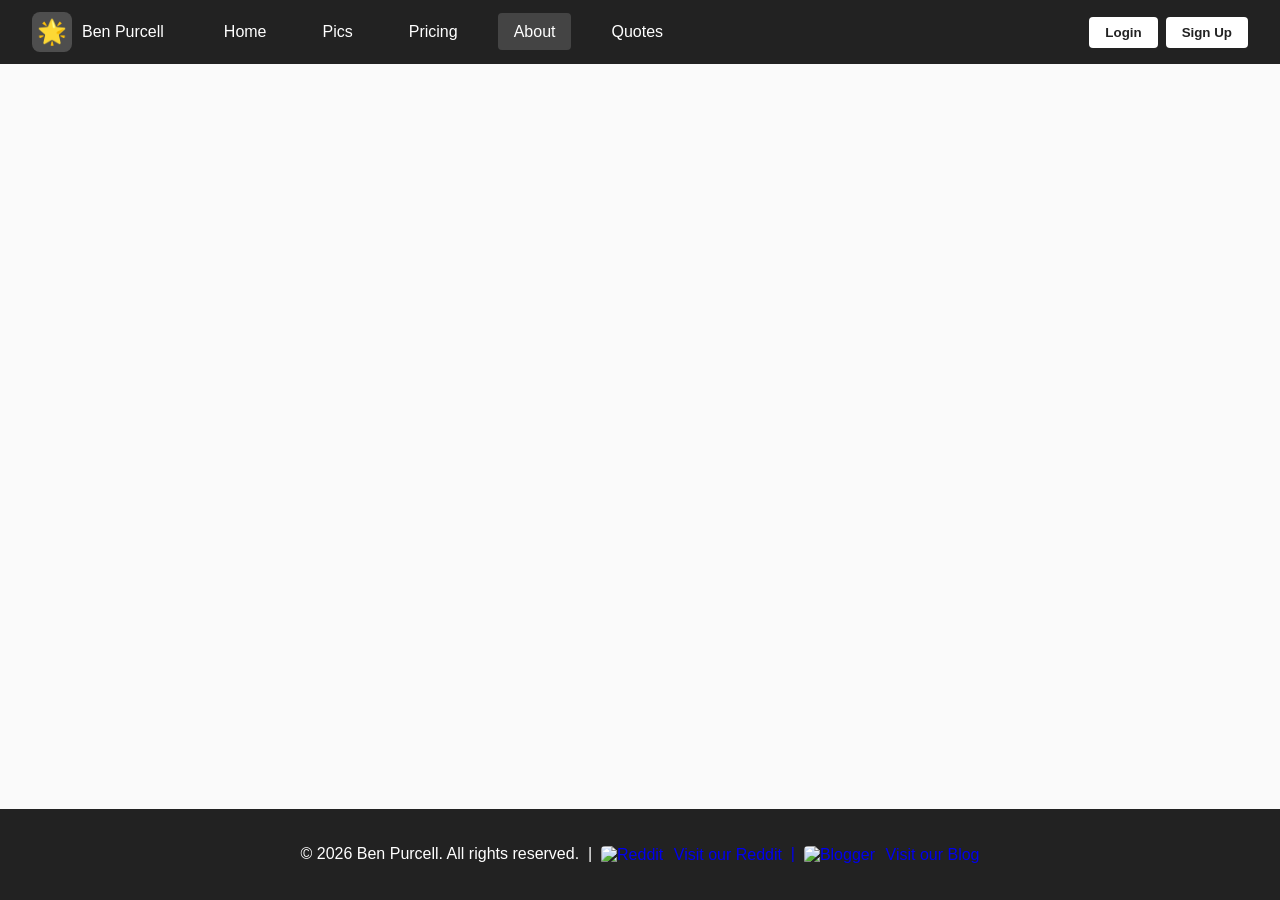
==== about.html @ 5f1bd8bd "created all pages needed for now gave them all headers and footers but will need to be adjusted to m" ====
<!DOCTYPE html>
<html lang="en">

<head>
    <meta charset="UTF-8">
    <title>The Home of Ben Purcell</title>
    <meta name="viewport" content="width=device-width, initial-scale=1">
    <link rel="stylesheet" href="./assets/style.css">
    <script>
        // Example: basic script to simulate log in/out and update user info
        document.addEventListener("DOMContentLoaded", function () {
            const userActions = document.getElementById('user-actions');
            let userName = null;

            function renderUserActions() {
                if (userName) {
                    userActions.innerHTML = `
                        <span>Welcome, <strong>${userName}</strong></span>
                        <button id="logout-btn">Logout</button>
                    `;
                    document.getElementById('logout-btn').onclick = function () {
                        userName = null;
                        renderUserActions();
                    }
                } else {
                    userActions.innerHTML = `
                        <button id="login-btn">Login</button>
                        <button id="signup-btn">Sign Up</button>
                    `;
                    document.getElementById('login-btn').onclick = function () {
                        userName = "DemoUser";
                        renderUserActions();
                    }
                    document.getElementById('signup-btn').onclick = function () {
                        userName = "NewUser";
                        renderUserActions();
                    }
                }
            }

            renderUserActions();
        });
    </script>
</head>

<body>
    <header>
        <div class="logo">
            <div class="logo-img">
                <!-- Replace below with your logo SVG or IMG -->
                <span style="font-size:24px;">🌟</span>
            </div>
            <span>Ben Purcell</span>
        </div>
        <nav class="tabs">
            <ul>
                <li><a href="./index.html">Home</a></li>
                <li><a href="./pics.html">Pics</a></li>
                <li><a href="./pricing.html">Pricing</a></li>
                <li class="active"><a href="./about.html">About</a></li>
                <li><a href="./quotes.html">Quotes</a></li>
            </ul>
        </nav>
        <div class="user-actions" id="user-actions"></div>
    </header>
    <main>

    </main>
</body>
<footer>
    <p>
        &copy; 2026 Ben Purcell. All rights reserved.
        &nbsp;|&nbsp;
        <a href="https://www.reddit.com/r/benpurcell/" target="_blank"
            style="vertical-align:middle; text-decoration:none;">
            <img src="https://www.redditstatic.com/desktop2x/img/favicon/apple-icon-57x57.png" alt="Reddit"
                style="width:20px; height:20px; vertical-align:middle; border-radius:4px; margin-right:6px;">
            <span style="vertical-align:middle;">Visit our Reddit</span>
            &nbsp;|&nbsp;
            <a href="https://benpurcellstourism.blogspot.com/?m=1" target="_blank"
                style="vertical-align:middle; text-decoration:none;">
                <img src="./assets/blogger_logo_40.png" alt="Blogger"
                    style="width:20px; height:20px; vertical-align:middle; border-radius:4px; margin-right:6px;">
                <span style="vertical-align:middle;">Visit our Blog</span>
            </a>

        </a>
    </p>
</footer>

</html>
---- assets/style.css ----
body {
    margin: 0;
    font-family: Arial, sans-serif;
    min-height: 100vh;
    display: flex;
    flex-direction: column;
}
header {
    background: #222;
    color: #fff;
    display: flex;
    align-items: center;
    justify-content: space-between;
    padding: 0 32px;
    height: 64px;
}
.logo {
    display: flex;
    align-items: center;
}
.logo-img {
    width: 40px;
    height: 40px;
    margin-right: 10px;
    background: #fff3;
    border-radius: 8px;
    display: flex;
    align-items: center;
    justify-content: center;
}
nav.tabs {
    flex: 1;
    margin-left: 32px;
}
nav.tabs ul {
    display: flex;
    list-style: none;
    margin: 0;
    padding: 0;
    height: 100%;
}
nav.tabs li {
    margin: 0 12px;
}
nav.tabs a {
    color: #fff;
    text-decoration: none;
    padding: 10px 16px;
    border-radius: 4px;
    transition: background 0.2s;
}
nav.tabs a:hover, nav.tabs .active a {
    background: #444;
}
.user-actions {
    display: flex;
    align-items: center;
}
.user-actions button {
    background: #fff;
    color: #222;
    border: none;
    outline: none;
    padding: 8px 16px;
    margin-left: 8px;
    border-radius: 4px;
    cursor: pointer;
    font-weight: bold;
    transition: background 0.2s;
}
.user-actions button:hover {
    background: #ddd;
}
main {
    flex: 1 0 auto;
    background: #fafafa;
    padding: 0;
}
.hero {
    display: flex;
    align-items: center;
    justify-content: center;
    gap: 60px;
    padding: 80px 48px;
    min-height: calc(100vh - 64px - 72px);
    background: linear-gradient(135deg, #1a1a2e 0%, #16213e 50%, #0f3460 100%);
}
.hero-image-wrap {
    flex-shrink: 0;
    width: 380px;
    height: 380px;
    border-radius: 50%;
    overflow: hidden;
    border: 4px solid rgba(255,255,255,0.15);
    box-shadow: 0 8px 40px rgba(0,0,0,0.5);
}
.hero-img {
    width: 100%;
    height: 100%;
    object-fit: cover;
}
.hero-text {
    max-width: 480px;
    color: #fff;
}
.hero-text h1 {
    font-size: 3rem;
    margin: 0 0 16px;
    font-weight: 700;
    letter-spacing: -1px;
}
.hero-quote {
    font-size: 1.25rem;
    font-style: italic;
    color: rgba(255,255,255,0.75);
    border-left: 3px solid #e94560;
    padding-left: 16px;
    margin: 0 0 20px;
    line-height: 1.6;
}
.hero-sub {
    font-size: 1rem;
    color: rgba(255,255,255,0.55);
    margin: 0;
    line-height: 1.7;
}
@media (max-width: 700px) {
    .hero {
        flex-direction: column;
        padding: 48px 24px;
        gap: 32px;
        text-align: center;
    }
    .hero-quote {
        border-left: none;
        padding-left: 0;
        border-top: 3px solid #e94560;
        padding-top: 16px;
    }
}

.quotes-main {
    max-width: 800px;
    margin: 0 auto;
    padding: 60px 24px;
}
.quotes-heading {
    text-align: center;
    font-size: 2rem;
    color: #222;
    margin-bottom: 48px;
}
.quotes-list {
    display: flex;
    flex-direction: column;
    gap: 32px;
}
.quote-card {
    background: linear-gradient(135deg, #1a1a2e, #0f3460);
    color: #fff;
    border-radius: 16px;
    padding: 40px;
    margin: 0;
    box-shadow: 0 4px 24px rgba(0,0,0,0.12);
    border-left: 5px solid #e94560;
}
.quote-card p {
    font-size: 1.2rem;
    line-height: 1.8;
    font-style: italic;
    margin: 0 0 20px;
}
.quote-card cite {
    font-size: 0.95rem;
    color: rgba(255,255,255,0.6);
    font-style: normal;
    font-weight: bold;
}

.chat-widget {
    position: fixed;
    bottom: 28px;
    right: 28px;
    z-index: 1000;
    display: flex;
    flex-direction: column;
    align-items: flex-end;
    gap: 12px;
}
.chat-toggle {
    width: 72px;
    height: 72px;
    border-radius: 50%;
    background: #e94560;
    border: none;
    cursor: pointer;
    display: flex;
    align-items: center;
    justify-content: center;
    box-shadow: 0 4px 20px rgba(0,0,0,0.3);
    transition: background 0.2s, transform 0.2s;
    padding: 0;
    overflow: hidden;
}
.chat-toggle:hover {
    background: #0f3460;
    transform: scale(1.08);
}
.chat-window {
    display: none;
    flex-direction: column;
    width: 340px;
    height: 460px;
    background: #fff;
    border-radius: 16px;
    box-shadow: 0 8px 40px rgba(0,0,0,0.2);
    overflow: hidden;
}
.chat-window.open {
    display: flex;
}
.chat-header {
    background: #0f3460;
    color: #fff;
    padding: 14px 16px;
    font-weight: bold;
    display: flex;
    justify-content: space-between;
    align-items: center;
}
.chat-close {
    background: none;
    border: none;
    color: #fff;
    font-size: 1rem;
    cursor: pointer;
    opacity: 0.7;
    transition: opacity 0.2s;
}
.chat-close:hover {
    opacity: 1;
}
.chat-box {
    flex: 1;
    padding: 16px;
    overflow-y: auto;
    display: flex;
    flex-direction: column;
    gap: 10px;
    background: #fafafa;
}
.chat-message {
    display: flex;
}
.chat-message.user {
    justify-content: flex-end;
}
.chat-message.ai {
    justify-content: flex-start;
    align-items: flex-end;
    gap: 8px;
}
.chat-avatar {
    width: 30px;
    height: 30px;
    border-radius: 50%;
    object-fit: contain;
    flex-shrink: 0;
}
.chat-bubble {
    max-width: 78%;
    padding: 9px 14px;
    border-radius: 16px;
    font-size: 0.9rem;
    line-height: 1.5;
}
.chat-message.user .chat-bubble {
    background: #0f3460;
    color: #fff;
    border-bottom-right-radius: 4px;
}
.chat-message.ai .chat-bubble {
    background: #ececec;
    color: #222;
    border-bottom-left-radius: 4px;
}
.chat-input-row {
    display: flex;
    gap: 8px;
    padding: 12px;
    border-top: 1px solid #e0e0e0;
    background: #fff;
}
.chat-input {
    flex: 1;
    padding: 10px 14px;
    border: 1px solid #e0e0e0;
    border-radius: 8px;
    font-size: 0.95rem;
    outline: none;
    transition: border-color 0.2s;
}
.chat-input:focus {
    border-color: #0f3460;
}
.chat-send {
    background: #0f3460;
    color: #fff;
    border: none;
    padding: 10px 16px;
    border-radius: 8px;
    font-size: 0.95rem;
    font-weight: bold;
    cursor: pointer;
    transition: background 0.2s;
}
.chat-send:hover {
    background: #e94560;
}
.chat-send:disabled {
    background: #aaa;
    cursor: not-allowed;
}

footer {
    background: #222;
    color: #fff;
    text-align: center;
    padding: 20px 0;
    flex-shrink: 0;
}
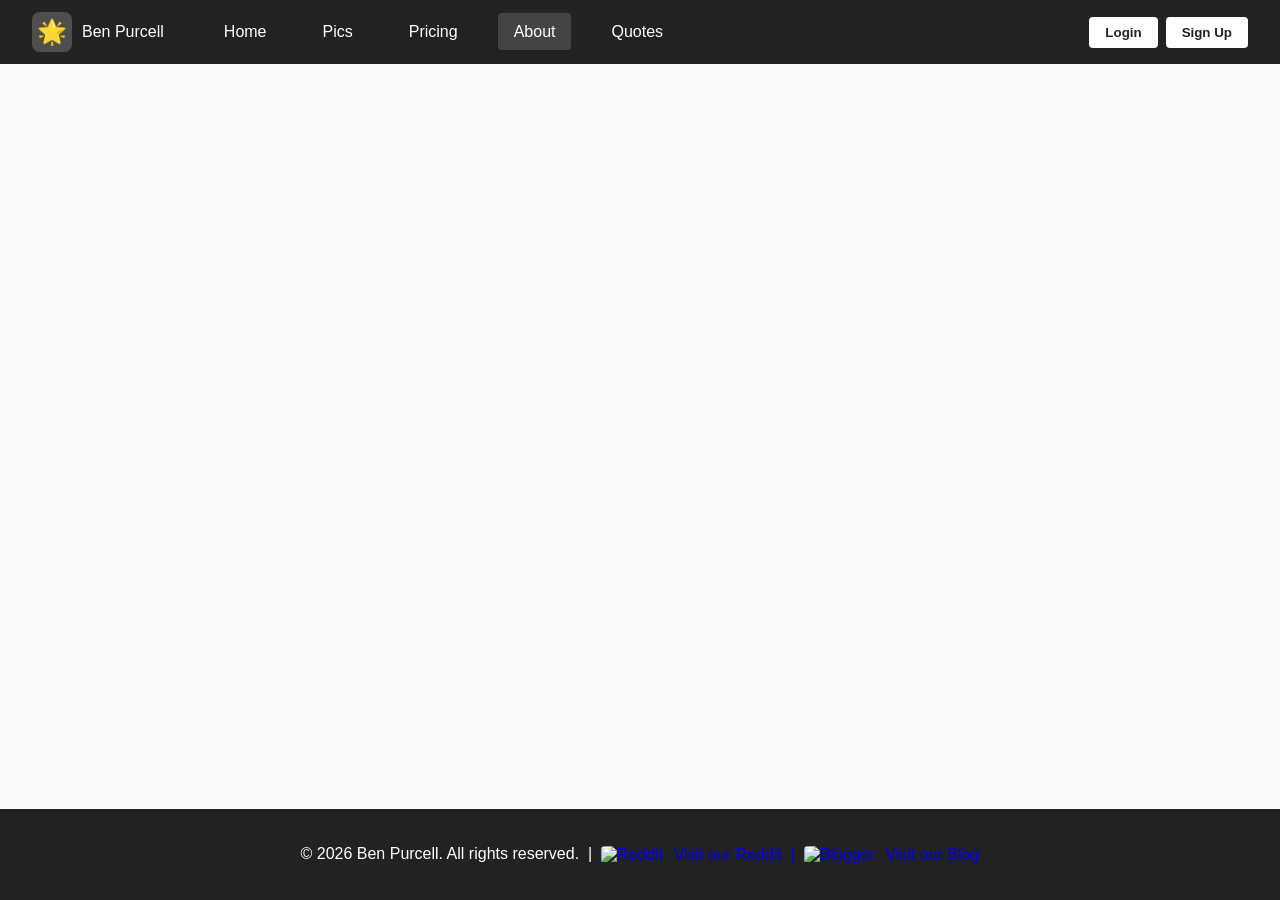
==== commit f6ce5e6b: "bug fixes" ====
--- a/about.html
+++ b/about.html
@@ -55,7 +55,7 @@
         <nav class="tabs">
             <ul>
                 <li><a href="./index.html">Home</a></li>
-                <li><a href="./pics.html">Pics</a></li>
+                <li><a href="./games.html">Pics</a></li>
                 <li><a href="./pricing.html">Pricing</a></li>
                 <li class="active"><a href="./about.html">About</a></li>
                 <li><a href="./quotes.html">Quotes</a></li>
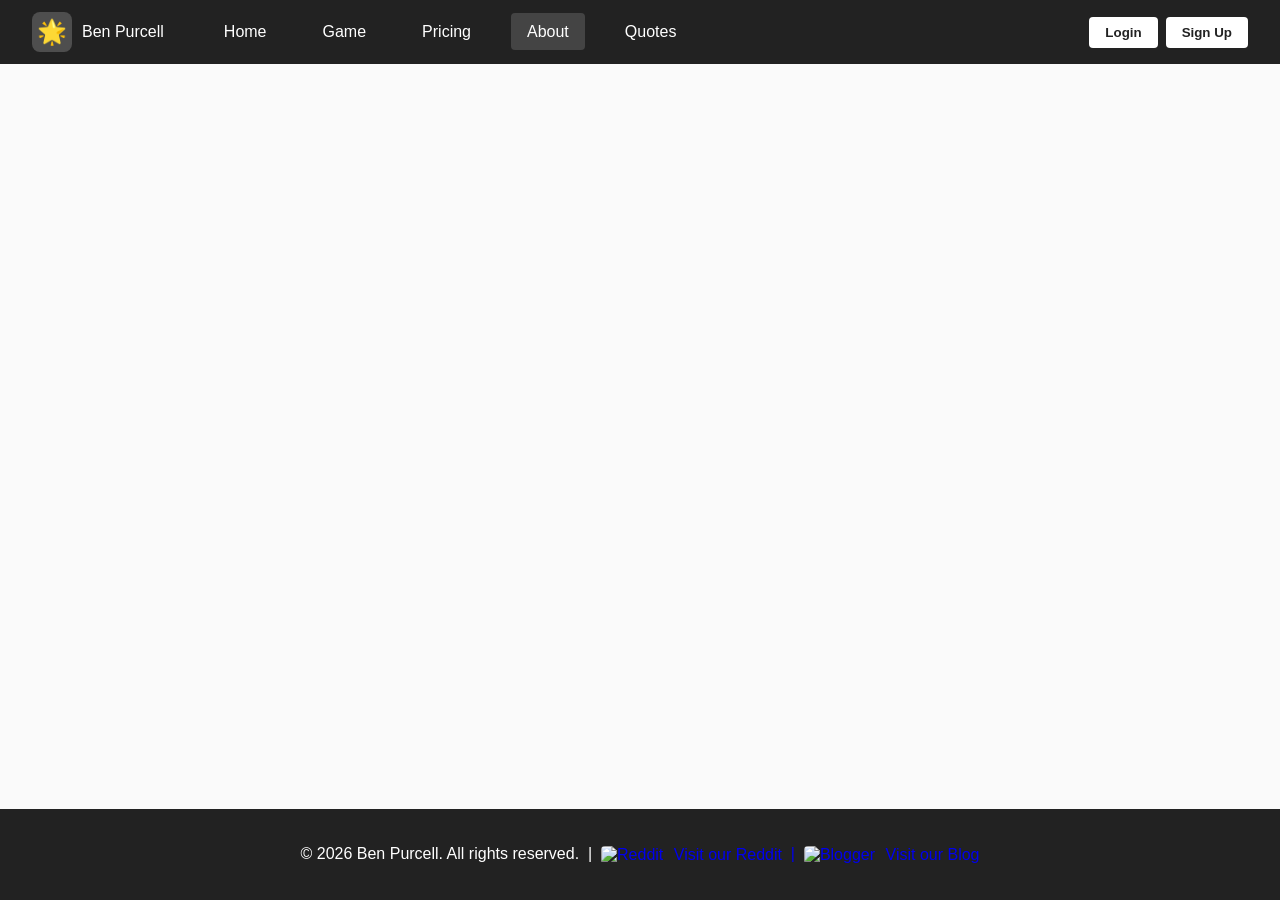
==== commit b2459e91: "refactoring" ====
--- a/about.html
+++ b/about.html
@@ -55,7 +55,7 @@
         <nav class="tabs">
             <ul>
                 <li><a href="./index.html">Home</a></li>
-                <li><a href="./games.html">Pics</a></li>
+                <li><a href="./holylandsRampage.html">Game</a></li>
                 <li><a href="./pricing.html">Pricing</a></li>
                 <li class="active"><a href="./about.html">About</a></li>
                 <li><a href="./quotes.html">Quotes</a></li>
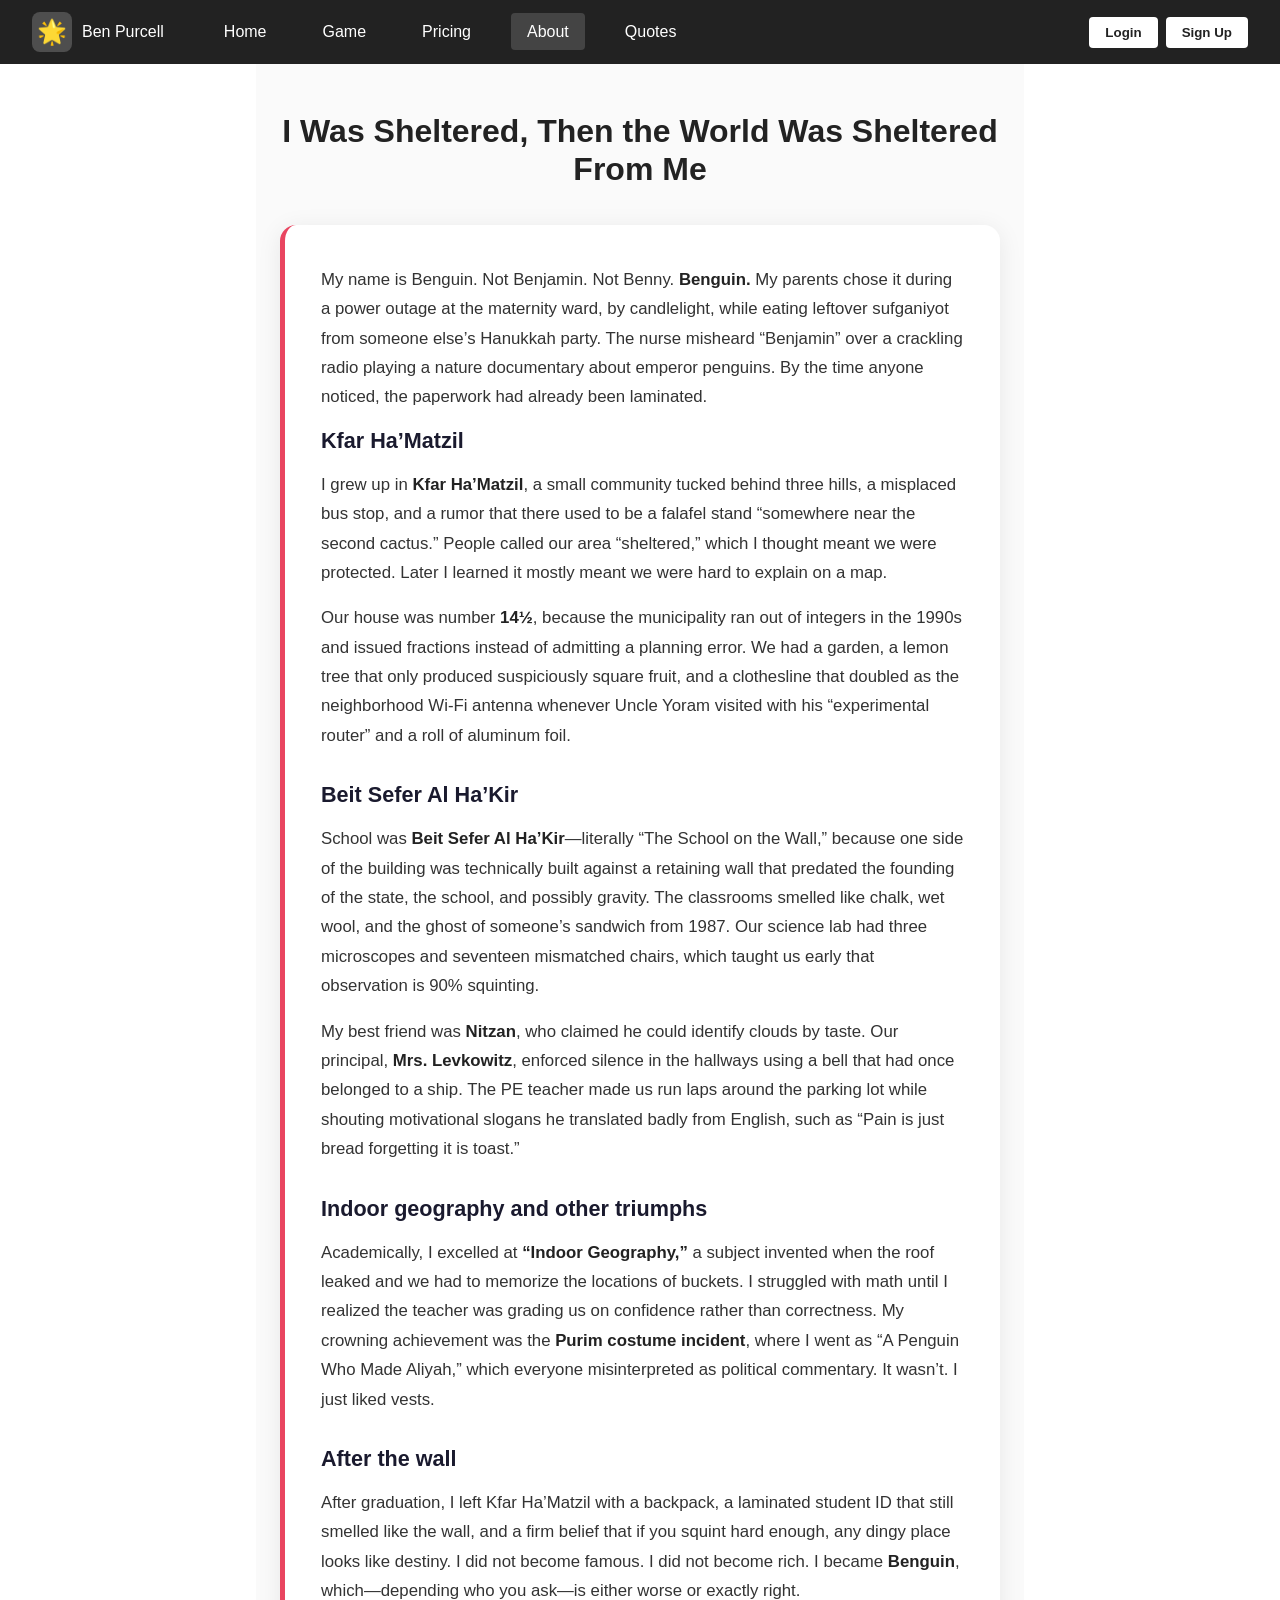
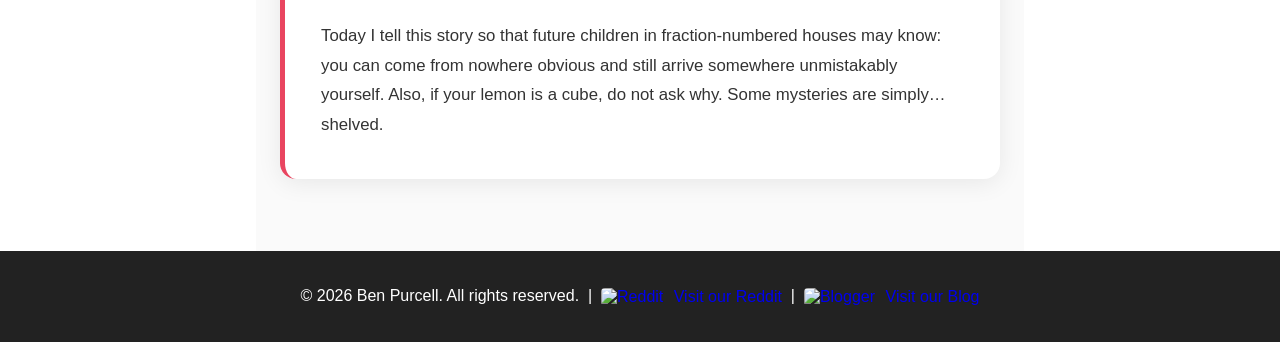
==== commit 65663ba9: "eu;rfg" ====
--- a/about.html
+++ b/about.html
@@ -3,7 +3,7 @@
 
 <head>
     <meta charset="UTF-8">
-    <title>The Home of Ben Purcell</title>
+    <title>About - Ben Purcell</title>
     <meta name="viewport" content="width=device-width, initial-scale=1">
     <link rel="stylesheet" href="./assets/style.css">
     <script>
@@ -26,7 +26,7 @@
                     userActions.innerHTML = `
                         <button id="login-btn">Login</button>
                         <button id="signup-btn">Sign Up</button>
-                    `;
+                    `
                     document.getElementById('login-btn').onclick = function () {
                         userName = "DemoUser";
                         renderUserActions();
@@ -63,19 +63,65 @@
         </nav>
         <div class="user-actions" id="user-actions"></div>
     </header>
-    <main>
+    <main class="about-main">
+        <header class="about-page-header">
+            <h1>I Was Sheltered, Then the World Was Sheltered From Me</h1>
+        </header>
+        <article class="about-article">
+            <p>My name is Benguin. Not Benjamin. Not Benny. <strong>Benguin.</strong> My parents chose it during a power
+                outage at the maternity ward, by candlelight, while eating leftover sufganiyot from someone else’s
+                Hanukkah party. The nurse misheard “Benjamin” over a crackling radio playing a nature documentary about
+                emperor penguins. By the time anyone noticed, the paperwork had already been laminated.</p>
 
+            <h2>Kfar Ha’Matzil</h2>
+            <p>I grew up in <strong>Kfar Ha’Matzil</strong>, a small community tucked behind three hills, a misplaced
+                bus stop, and a rumor that there used to be a falafel stand “somewhere near the second cactus.” People
+                called our area “sheltered,” which I thought meant we were protected. Later I learned it mostly meant we
+                were hard to explain on a map.</p>
+            <p>Our house was number <strong>14½</strong>, because the municipality ran out of integers in the 1990s and
+                issued fractions instead of admitting a planning error. We had a garden, a lemon tree that only produced
+                suspiciously square fruit, and a clothesline that doubled as the neighborhood Wi‑Fi antenna whenever
+                Uncle Yoram visited with his “experimental router” and a roll of aluminum foil.</p>
+
+            <h2>Beit Sefer Al Ha’Kir</h2>
+            <p>School was <strong>Beit Sefer Al Ha’Kir</strong>—literally “The School on the Wall,” because one side of
+                the building was technically built against a retaining wall that predated the founding of the state, the
+                school, and possibly gravity. The classrooms smelled like chalk, wet wool, and the ghost of someone’s
+                sandwich from 1987. Our science lab had three microscopes and seventeen mismatched chairs, which taught
+                us early that observation is 90% squinting.</p>
+            <p>My best friend was <strong>Nitzan</strong>, who claimed he could identify clouds by taste. Our principal,
+                <strong>Mrs. Levkowitz</strong>, enforced silence in the hallways using a bell that had once belonged to
+                a ship. The PE teacher made us run laps around the parking lot while shouting motivational slogans he
+                translated badly from English, such as “Pain is just bread forgetting it is toast.”
+            </p>
+
+            <h2>Indoor geography and other triumphs</h2>
+            <p>Academically, I excelled at <strong>“Indoor Geography,”</strong> a subject invented when the roof leaked
+                and we had to memorize the locations of buckets. I struggled with math until I realized the teacher was
+                grading us on confidence rather than correctness. My crowning achievement was the <strong>Purim costume
+                    incident</strong>, where I went as “A Penguin Who Made Aliyah,” which everyone misinterpreted as
+                political commentary. It wasn’t. I just liked vests.</p>
+
+            <h2>After the wall</h2>
+            <p>After graduation, I left Kfar Ha’Matzil with a backpack, a laminated student ID that still smelled like
+                the wall, and a firm belief that if you squint hard enough, any dingy place looks like destiny. I did
+                not become famous. I did not become rich. I became <strong>Benguin</strong>, which—depending who you
+                ask—is either worse or exactly right.</p>
+            <p>Today I tell this story so that future children in fraction-numbered houses may know: you can come from
+                nowhere obvious and still arrive somewhere unmistakably yourself. Also, if your lemon is a cube, do not
+                ask why. Some mysteries are simply… shelved.</p>
+        </article>
     </main>
-</body>
-<footer>
-    <p>
-        &copy; 2026 Ben Purcell. All rights reserved.
-        &nbsp;|&nbsp;
-        <a href="https://www.reddit.com/r/benpurcell/" target="_blank"
-            style="vertical-align:middle; text-decoration:none;">
-            <img src="https://www.redditstatic.com/desktop2x/img/favicon/apple-icon-57x57.png" alt="Reddit"
-                style="width:20px; height:20px; vertical-align:middle; border-radius:4px; margin-right:6px;">
-            <span style="vertical-align:middle;">Visit our Reddit</span>
+    <footer>
+        <p>
+            &copy; 2026 Ben Purcell. All rights reserved.
+            &nbsp;|&nbsp;
+            <a href="https://www.reddit.com/r/benpurcell/" target="_blank"
+                style="vertical-align:middle; text-decoration:none;">
+                <img src="https://www.redditstatic.com/desktop2x/img/favicon/apple-icon-57x57.png" alt="Reddit"
+                    style="width:20px; height:20px; vertical-align:middle; border-radius:4px; margin-right:6px;">
+                <span style="vertical-align:middle;">Visit our Reddit</span>
+            </a>
             &nbsp;|&nbsp;
             <a href="https://benpurcellstourism.blogspot.com/?m=1" target="_blank"
                 style="vertical-align:middle; text-decoration:none;">
@@ -83,9 +129,8 @@
                     style="width:20px; height:20px; vertical-align:middle; border-radius:4px; margin-right:6px;">
                 <span style="vertical-align:middle;">Visit our Blog</span>
             </a>
-
-        </a>
-    </p>
-</footer>
+        </p>
+    </footer>
+</body>
 
 </html>
--- a/assets/style.css
+++ b/assets/style.css
@@ -5,7 +5,8 @@
     display: flex;
     flex-direction: column;
 }
-header {
+/* Site nav only — avoid styling <header> inside <main> (e.g. about page title) */
+body > header {
     background: #222;
     color: #fff;
     display: flex;
@@ -177,6 +178,57 @@
     font-weight: bold;
 }
 
+.about-main {
+    max-width: 720px;
+    margin: 0 auto;
+    padding: 48px 24px 72px;
+}
+.about-page-header {
+    text-align: center;
+    margin-bottom: 36px;
+}
+.about-page-header h1 {
+    font-size: 2rem;
+    color: #222;
+    margin: 0 0 8px;
+    line-height: 1.2;
+}
+.about-page-header .about-deck {
+    font-size: 1.05rem;
+    color: #555;
+    margin: 0;
+    font-style: italic;
+    line-height: 1.5;
+}
+.about-article {
+    background: #fff;
+    color: #333;
+    border-radius: 16px;
+    padding: 40px 36px;
+    box-shadow: 0 4px 24px rgba(0, 0, 0, 0.08);
+    border-left: 5px solid #e94560;
+}
+.about-article h2 {
+    font-size: 1.35rem;
+    color: #1a1a2e;
+    margin: 2rem 0 1rem;
+    font-weight: 700;
+}
+.about-article h2:first-of-type {
+    margin-top: 0;
+}
+.about-article p {
+    margin: 0 0 1rem;
+    line-height: 1.75;
+    font-size: 1.05rem;
+}
+.about-article p:last-child {
+    margin-bottom: 0;
+}
+.about-article strong {
+    color: #222;
+}
+
 .chat-widget {
     position: fixed;
     bottom: 28px;
